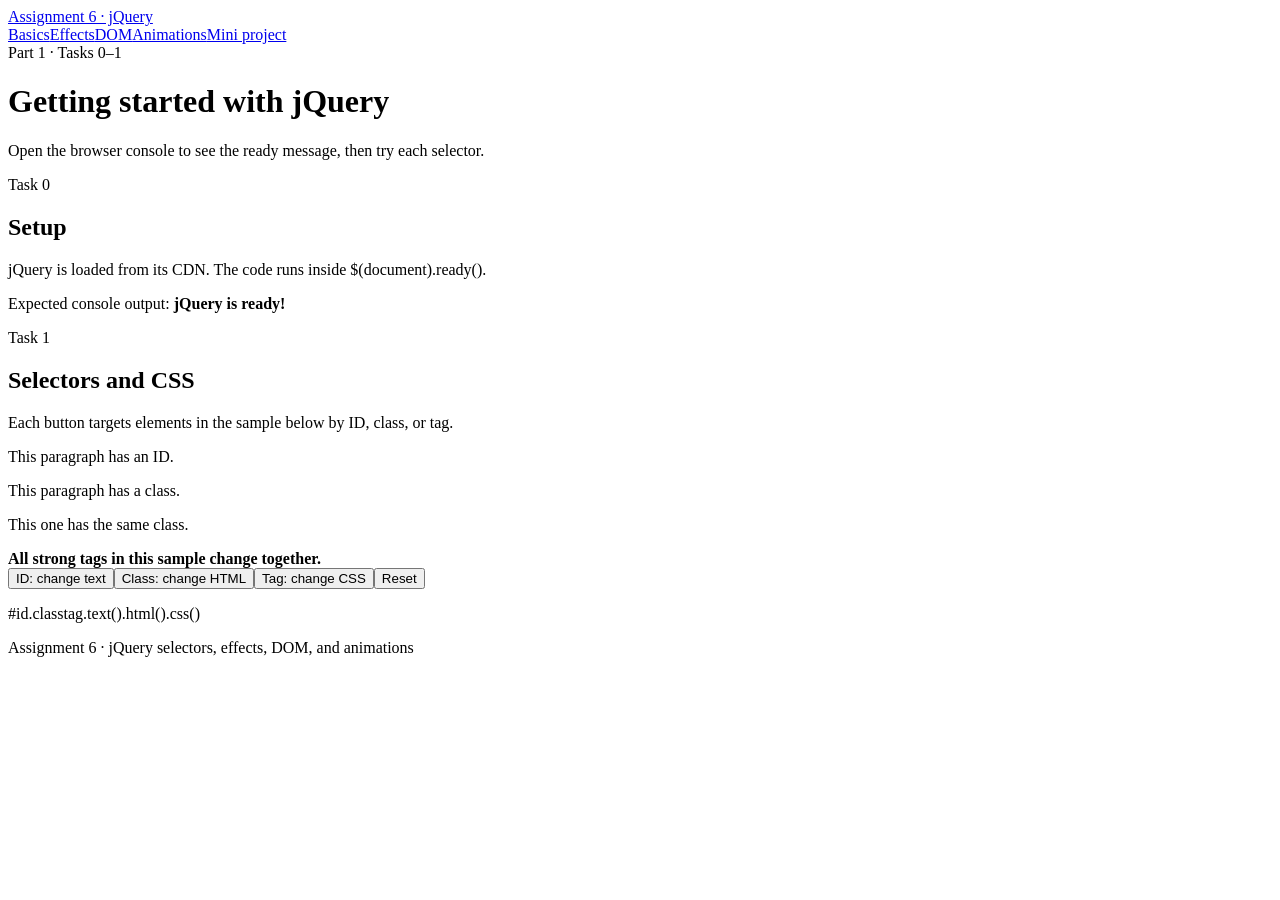
==== index.html @ 3279b662 "Implement jQuery setup and selector examples" ====
<!doctype html>
<html lang="en">
<head>
  <meta charset="utf-8">
  <meta name="viewport" content="width=device-width, initial-scale=1">
  <title>Basics | Assignment 6</title>
  <link rel="stylesheet" href="style.css">
  <script defer src="https://code.jquery.com/jquery-3.7.1.min.js"></script>
  <script defer src="js/basics.js"></script>
</head>
<body>
  <header class="site-header"><div class="header-inner">
    <a class="brand" href="index.html">Assignment 6 · jQuery</a>
    <nav class="site-nav" aria-label="Assignment parts">
      <a href="index.html" aria-current="page">Basics</a><a href="effects.html">Effects</a><a href="dom.html">DOM</a><a href="animations.html">Animations</a><a href="project.html">Mini project</a>
    </nav>
  </div></header>
  <main class="page">
    <div class="page-intro"><span class="eyebrow">Part 1 · Tasks 0–1</span><h1>Getting started with jQuery</h1><p>Open the browser console to see the ready message, then try each selector.</p></div>
    <section class="task" aria-labelledby="setup-title">
      <span class="task-label">Task 0</span><h2 id="setup-title">Setup</h2>
      <p>jQuery is loaded from its CDN. The code runs inside <span class="method">$(document).ready()</span>.</p>
      <p class="note">Expected console output: <strong>jQuery is ready!</strong></p>
    </section>
    <section class="task" aria-labelledby="selectors-title">
      <span class="task-label">Task 1</span><h2 id="selectors-title">Selectors and CSS</h2>
      <p>Each button targets elements in the sample below by ID, class, or tag.</p>
      <div class="demo" id="selector-demo">
        <p id="id-example">This paragraph has an ID.</p>
        <p class="class-example">This paragraph has a class.</p>
        <p class="class-example">This one has the same class.</p>
        <strong>All strong tags in this sample change together.</strong>
      </div>
      <div class="actions"><button class="button" id="change-id" type="button">ID: change text</button><button class="button" id="change-class" type="button">Class: change HTML</button><button class="button" id="change-tag" type="button">Tag: change CSS</button><button class="button secondary" id="reset-selectors" type="button">Reset</button></div>
      <p class="note"><span class="method">#id</span><span class="method">.class</span><span class="method">tag</span><span class="method">.text()</span><span class="method">.html()</span><span class="method">.css()</span></p>
    </section>
  </main>
  <footer class="site-footer">Assignment 6 · jQuery selectors, effects, DOM, and animations</footer>
</body>
</html>
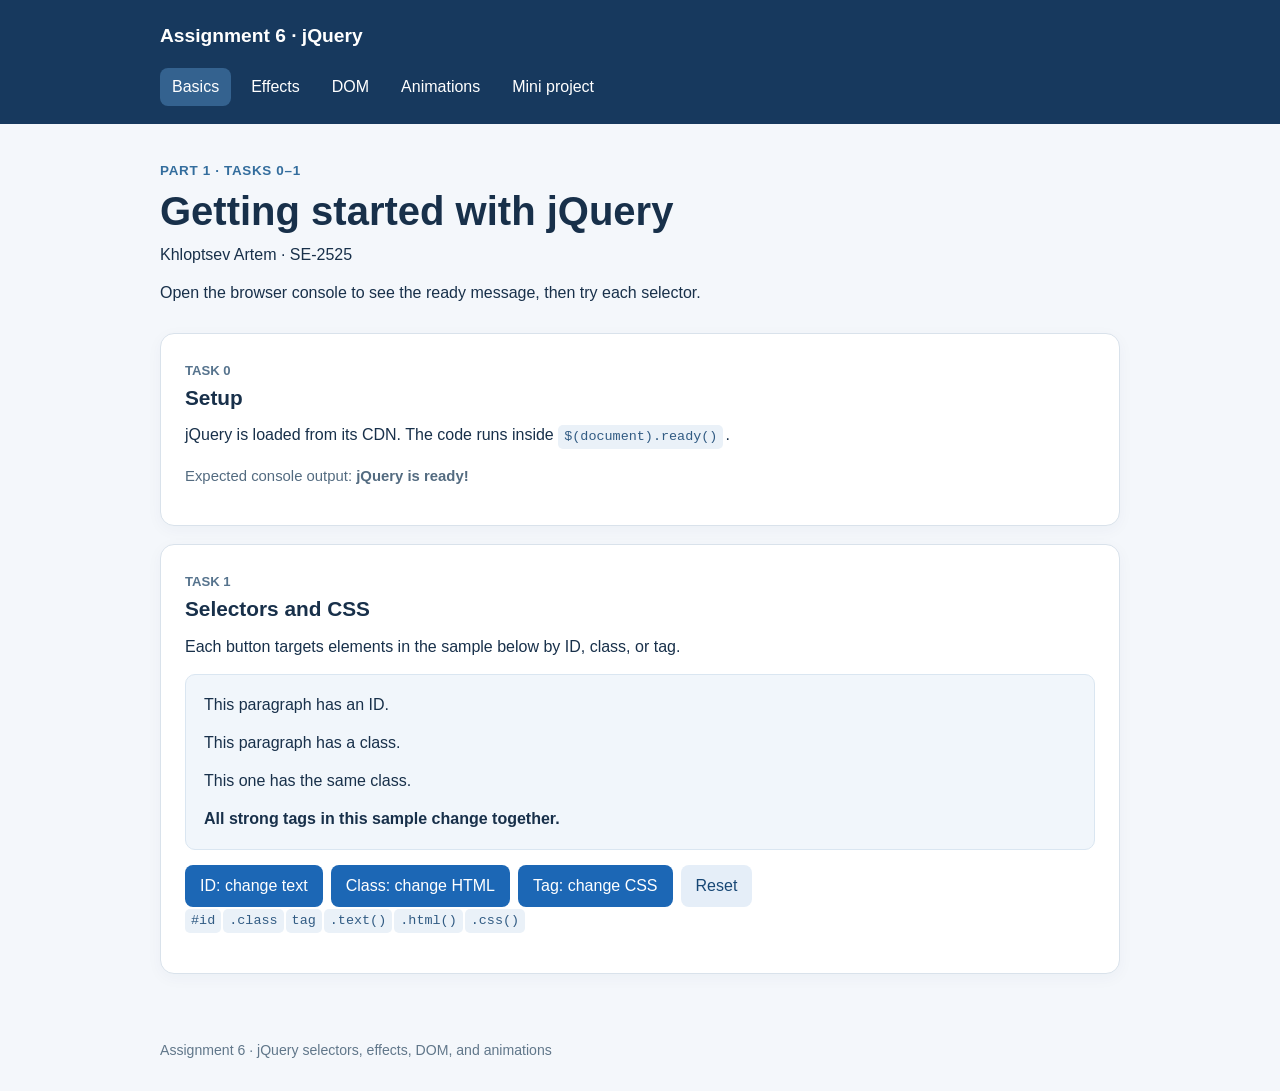
==== commit 456a963f: "Polish mobile animations and student details" ====
--- a/index.html
+++ b/index.html
@@ -16,7 +16,7 @@
     </nav>
   </div></header>
   <main class="page">
-    <div class="page-intro"><span class="eyebrow">Part 1 · Tasks 0–1</span><h1>Getting started with jQuery</h1><p>Open the browser console to see the ready message, then try each selector.</p></div>
+    <div class="page-intro"><span class="eyebrow">Part 1 · Tasks 0–1</span><h1>Getting started with jQuery</h1><p>Khloptsev Artem · SE-2525</p><p>Open the browser console to see the ready message, then try each selector.</p></div>
     <section class="task" aria-labelledby="setup-title">
       <span class="task-label">Task 0</span><h2 id="setup-title">Setup</h2>
       <p>jQuery is loaded from its CDN. The code runs inside <span class="method">$(document).ready()</span>.</p>
--- a/style.css
+++ b/style.css
@@ -0,0 +1,58 @@
+:root {
+  font-family: Arial, Helvetica, sans-serif;
+  color: #18304a;
+  background: #f4f7fb;
+  line-height: 1.5;
+}
+
+* { box-sizing: border-box; }
+body { margin: 0; }
+button, input { font: inherit; }
+button { cursor: pointer; }
+a { color: #165db5; }
+
+.site-header { background: #17395e; color: white; }
+.header-inner, .page, .site-footer { max-width: 1000px; margin: auto; padding: 0 20px; }
+.header-inner { padding-top: 22px; padding-bottom: 18px; }
+.brand { color: white; font-size: 1.2rem; font-weight: 700; text-decoration: none; }
+.site-nav { display: flex; flex-wrap: wrap; gap: 8px; margin-top: 17px; }
+.site-nav a { color: white; padding: 7px 12px; border-radius: 8px; text-decoration: none; }
+.site-nav a:hover, .site-nav a:focus-visible, .site-nav a[aria-current="page"] { background: #34628f; }
+.page { padding-top: 34px; padding-bottom: 48px; }
+.page-intro { margin-bottom: 28px; }
+.eyebrow { color: #336d9d; font-size: .84rem; font-weight: 700; letter-spacing: .05em; text-transform: uppercase; }
+h1 { margin: 5px 0 8px; font-size: clamp(1.8rem, 4vw, 2.5rem); line-height: 1.2; }
+h2 { margin: 0 0 10px; font-size: 1.3rem; }
+h3 { margin: 0 0 8px; font-size: 1.04rem; }
+p { margin: 0 0 14px; }
+.task { background: white; border: 1px solid #d9e2eb; border-radius: 14px; padding: 24px; margin: 18px 0; box-shadow: 0 4px 16px #17395e0a; }
+.task-label { color: #56738d; font-size: .82rem; font-weight: 700; text-transform: uppercase; }
+.demo { background: #f1f6fb; border: 1px solid #dae6f1; border-radius: 10px; padding: 18px; margin: 15px 0; }
+.actions { display: flex; flex-wrap: wrap; gap: 8px; margin: 14px 0 0; }
+.button { border: 0; border-radius: 8px; background: #1c67b5; color: white; padding: 9px 15px; min-height: 42px; }
+.button:hover, .button:focus-visible { background: #114f91; }
+.button:disabled { opacity: .55; cursor: not-allowed; }
+.button.secondary { background: #e5eef8; color: #174775; }
+.button.secondary:hover, .button.secondary:focus-visible { background: #d5e5f5; }
+.method { display: inline-block; font-family: Consolas, monospace; font-size: .84rem; color: #315b83; background: #eaf1f8; padding: 2px 6px; border-radius: 5px; margin: 2px 2px 2px 0; }
+.note { color: #536b80; font-size: .93rem; }
+.preview-image { display: block; width: min(100%, 360px); height: auto; border-radius: 10px; border: 1px solid #c8d7e4; }
+.demo-list { margin: 0; padding-left: 25px; }
+.demo-list li { padding: 3px 0; }
+.field { display: block; margin: 12px 0; }
+.field span { display: block; font-weight: 700; margin-bottom: 5px; }
+.field input { width: min(100%, 400px); border: 1px solid #a9bdcf; border-radius: 8px; padding: 9px 11px; background: white; }
+.field input:focus-visible { outline: 2px solid #1c67b5; outline-offset: 1px; }
+.animation-stage { height: 175px; position: relative; overflow: hidden; }
+.square { position: relative; left: 0; top: 0; width: 65px; height: 65px; border-radius: 9px; background: #f08a52; }
+.square.blue { background: #4c92c9; }
+.square.green { background: #43a78c; }
+.accordion { border: 1px solid #d5e1ec; border-radius: 10px; overflow: hidden; }
+.accordion-item + .accordion-item { border-top: 1px solid #d5e1ec; }
+.accordion-item h3 { margin: 0; }
+.accordion-trigger { width: 100%; padding: 16px 18px; border: 0; background: #f1f6fb; color: #18395a; text-align: left; font-weight: 700; display: flex; justify-content: space-between; gap: 10px; }
+.accordion-trigger:hover, .accordion-trigger:focus-visible, .accordion-trigger[aria-expanded="true"] { background: #e2effa; }
+.accordion-panel { display: none; padding: 18px; background: white; }
+.accordion-panel p:last-child { margin-bottom: 0; }
+.site-footer { color: #61778a; padding-bottom: 30px; font-size: .88rem; }
+@media (max-width: 540px) { .task { padding: 18px; } .header-inner { padding-top: 18px; } .site-nav { gap: 3px; } .site-nav a { padding: 7px 9px; } }
